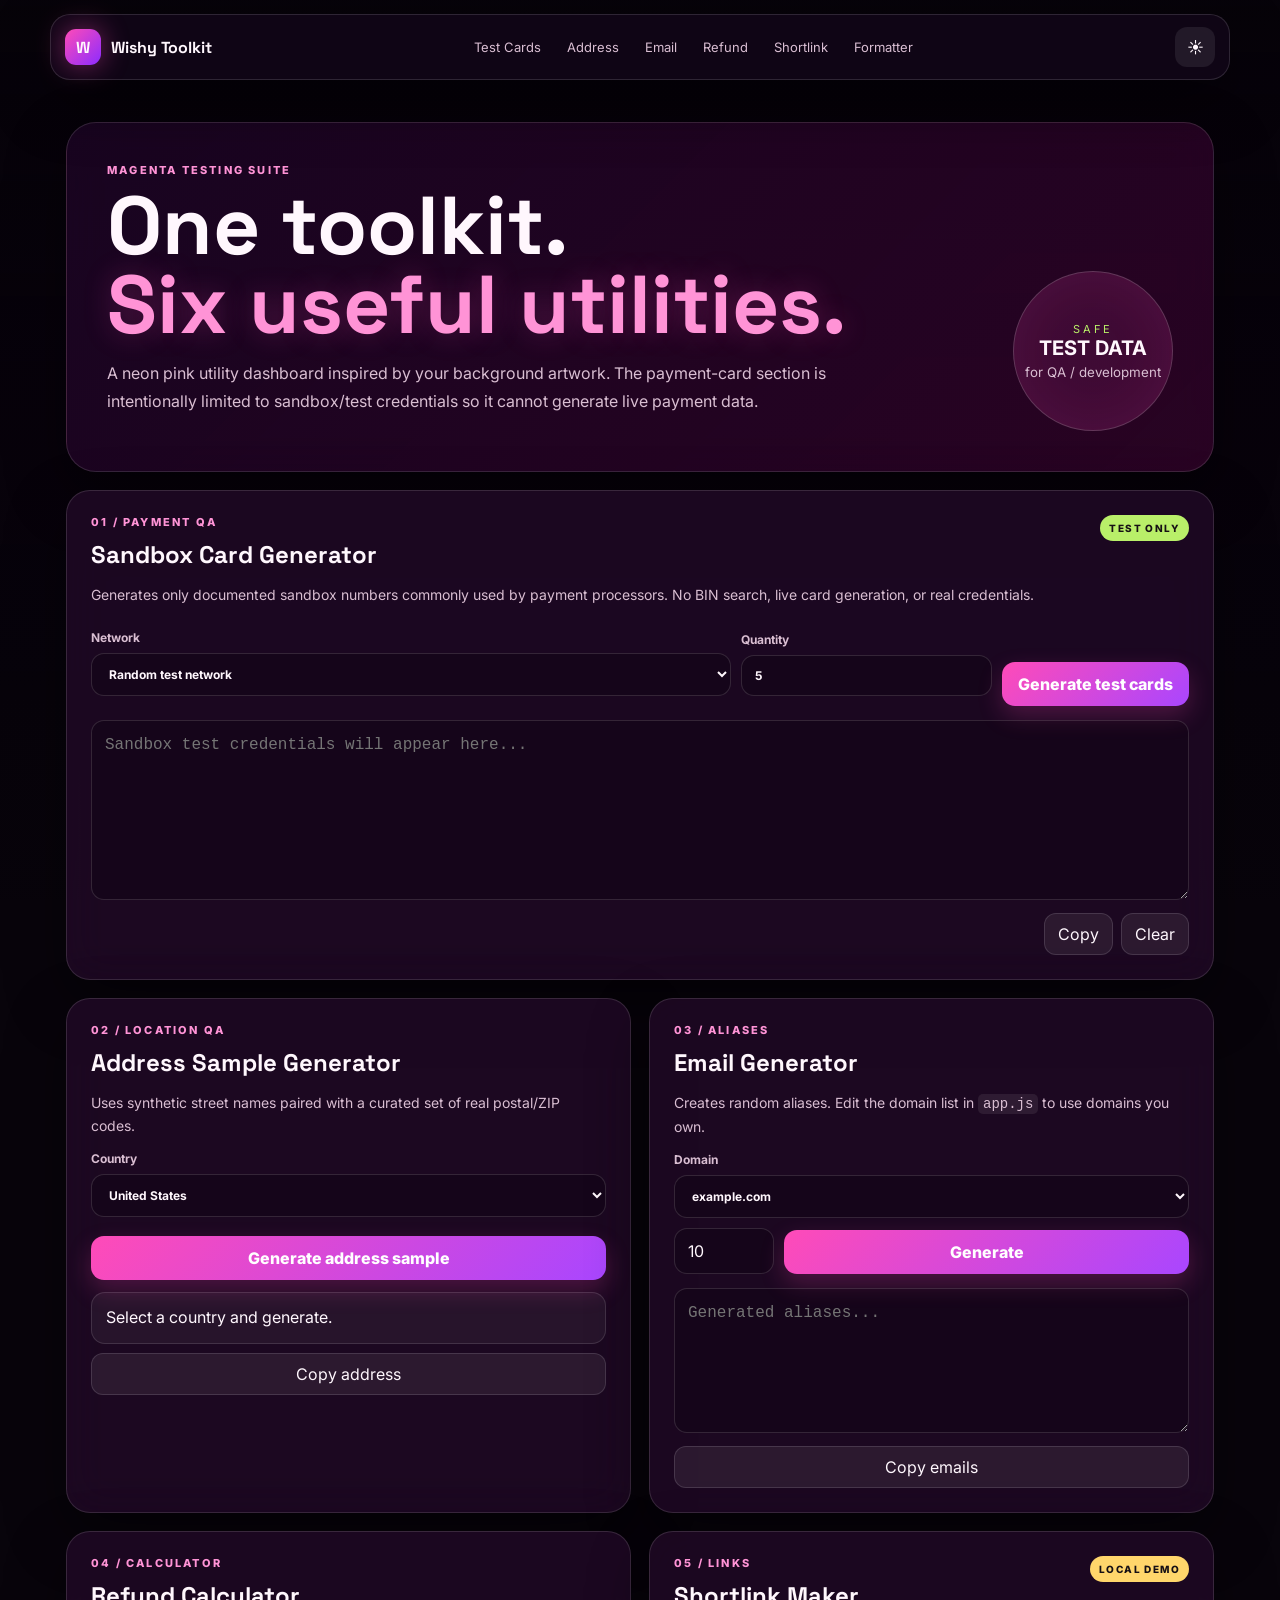
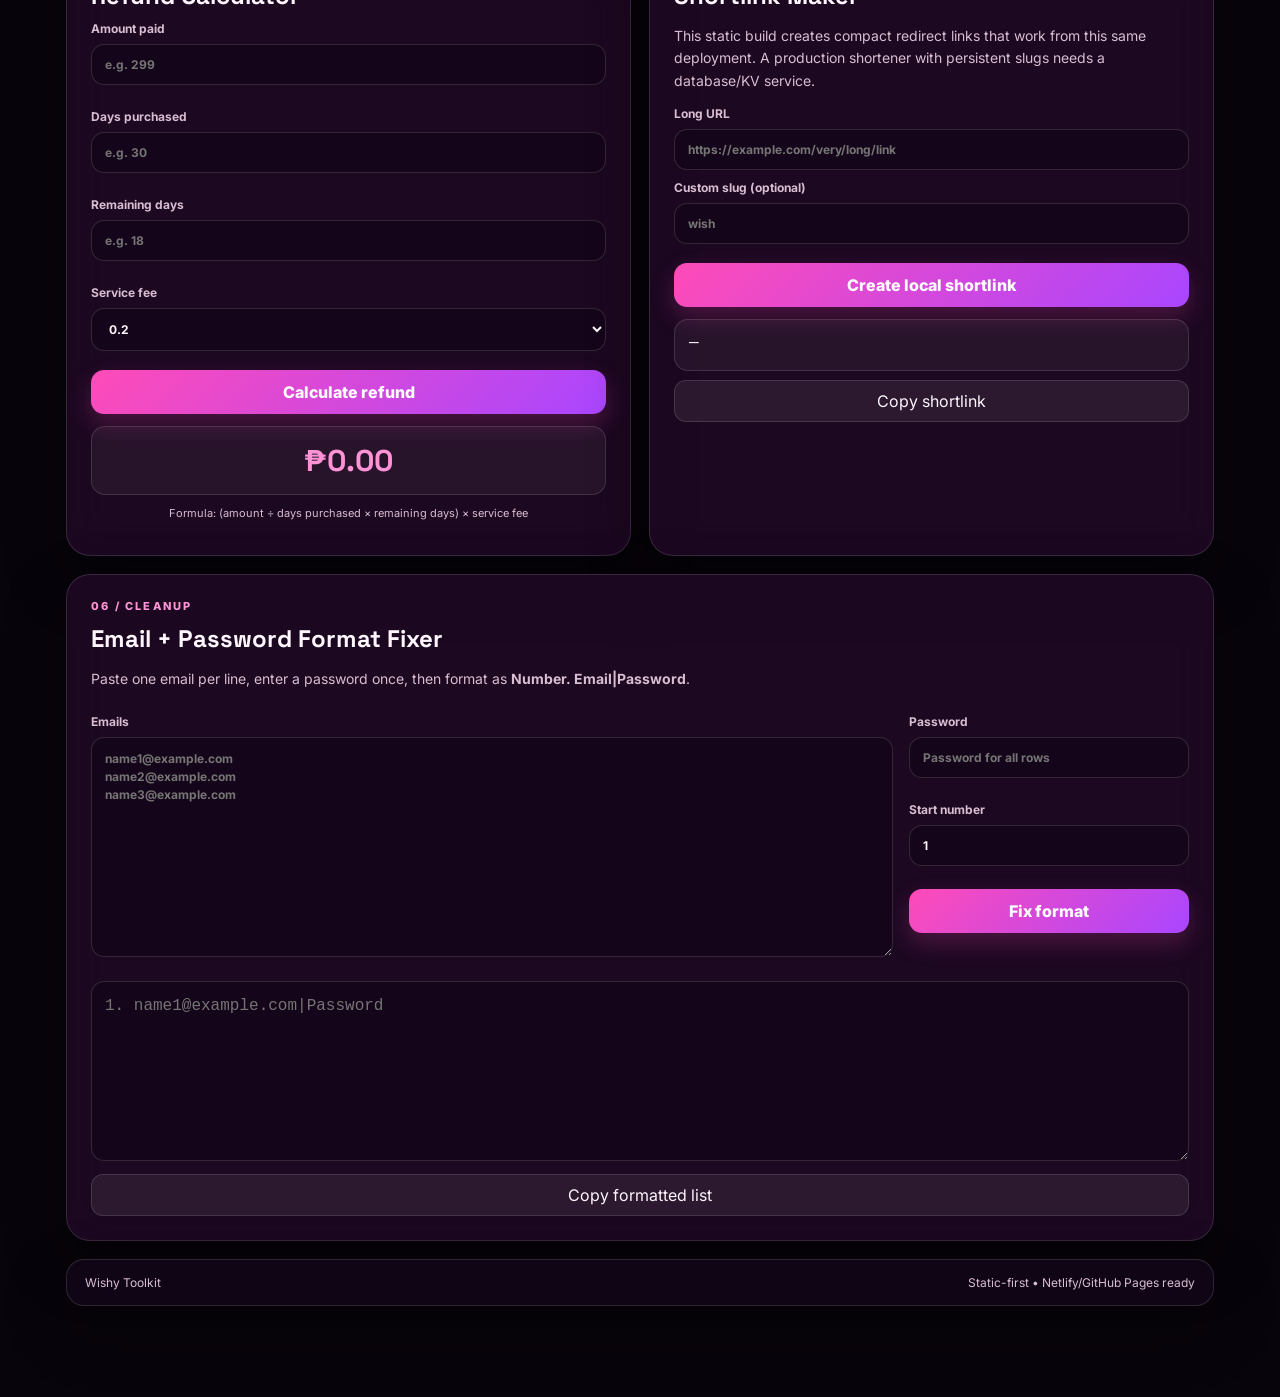
==== index.html @ 11eaca5c "Add files via upload" ====
<!doctype html>
<html lang="en" data-theme="dark">
<head>
  <meta charset="utf-8" />
  <meta name="viewport" content="width=device-width,initial-scale=1" />
  <meta name="description" content="Wishy Toolkit — safe test-data tools, address samples, refund calculator, email aliases, short links, and format fixer." />
  <title>Wishy Toolkit</title>
  <link rel="preconnect" href="https://fonts.googleapis.com">
  <link rel="preconnect" href="https://fonts.gstatic.com" crossorigin>
  <link href="https://fonts.googleapis.com/css2?family=Inter:wght@400;500;600;700;800&family=Space+Grotesk:wght@500;600;700&display=swap" rel="stylesheet">
  <link rel="stylesheet" href="styles.css" />
</head>
<body>
  <div class="bg" aria-hidden="true"></div>
  <div class="overlay" aria-hidden="true"></div>

  <header class="topbar glass">
    <a class="brand" href="#home" aria-label="Wishy Toolkit home">
      <span class="brand-mark">W</span>
      <span>Wishy Toolkit</span>
    </a>
    <nav class="nav" aria-label="Tools">
      <a href="#cards">Test Cards</a><a href="#address">Address</a><a href="#email">Email</a><a href="#refund">Refund</a><a href="#shortlink">Shortlink</a><a href="#formatter">Formatter</a>
    </nav>
    <button id="themeToggle" class="icon-btn" type="button" aria-label="Toggle light/dark mode">☾</button>
  </header>

  <main id="home" class="shell">
    <section class="hero glass">
      <div>
        <p class="eyebrow">MAGENTA TESTING SUITE</p>
        <h1>One toolkit.<br><span>Six useful utilities.</span></h1>
        <p class="hero-copy">A neon pink utility dashboard inspired by your background artwork. The payment-card section is intentionally limited to sandbox/test credentials so it cannot generate live payment data.</p>
      </div>
      <div class="hero-badge"><span>SAFE</span><strong>TEST DATA</strong><small>for QA / development</small></div>
    </section>

    <section class="grid">
      <article id="cards" class="card glass tool-card span-2">
        <div class="card-head"><div><p class="eyebrow">01 / PAYMENT QA</p><h2>Sandbox Card Generator</h2></div><span class="pill">TEST ONLY</span></div>
        <p class="muted">Generates only documented sandbox numbers commonly used by payment processors. No BIN search, live card generation, or real credentials.</p>
        <div class="form-row">
          <label>Network<select id="cardNetwork"><option value="random">Random test network</option><option value="visa">Visa test</option><option value="mastercard">Mastercard test</option><option value="amex">Amex test</option></select></label>
          <label>Quantity<input id="cardQty" type="number" min="1" max="20" value="5"></label>
          <button id="generateCards" class="primary" type="button">Generate test cards</button>
        </div>
        <textarea id="cardOutput" class="output" readonly placeholder="Sandbox test credentials will appear here..."></textarea>
        <div class="actions"><button class="ghost copy" data-copy="cardOutput" type="button">Copy</button><button id="clearCards" class="ghost" type="button">Clear</button></div>
      </article>

      <article id="address" class="card glass tool-card">
        <div class="card-head"><div><p class="eyebrow">02 / LOCATION QA</p><h2>Address Sample Generator</h2></div></div>
        <p class="muted">Uses synthetic street names paired with a curated set of real postal/ZIP codes.</p>
        <label>Country<select id="country"><option value="US">United States</option><option value="UK">United Kingdom</option><option value="PH">Philippines</option></select></label>
        <button id="generateAddress" class="primary full" type="button">Generate address sample</button>
        <div id="addressOutput" class="result-box">Select a country and generate.</div>
        <button class="ghost copy full" data-copy-text="addressOutput" type="button">Copy address</button>
      </article>

      <article id="email" class="card glass tool-card">
        <div class="card-head"><div><p class="eyebrow">03 / ALIASES</p><h2>Email Generator</h2></div></div>
        <p class="muted">Creates random aliases. Edit the domain list in <code>app.js</code> to use domains you own.</p>
        <label>Domain<select id="emailDomain"></select></label>
        <div class="form-row compact"><input id="emailCount" type="number" min="1" max="100" value="10"><button id="generateEmails" class="primary" type="button">Generate</button></div>
        <textarea id="emailOutput" class="output small" readonly placeholder="Generated aliases..."></textarea>
        <button class="ghost copy full" data-copy="emailOutput" type="button">Copy emails</button>
      </article>

      <article id="refund" class="card glass tool-card">
        <div class="card-head"><div><p class="eyebrow">04 / CALCULATOR</p><h2>Refund Calculator</h2></div></div>
        <div class="stack">
          <label>Amount paid<input id="refundAmount" type="number" min="0" step="0.01" placeholder="e.g. 299"></label>
          <label>Days purchased<input id="daysPurchased" type="number" min="1" step="1" placeholder="e.g. 30"></label>
          <label>Remaining days<input id="daysRemaining" type="number" min="0" step="1" placeholder="e.g. 18"></label>
          <label>Service fee<select id="serviceFee"><option value="0.2">0.2</option><option value="0.3">0.3</option><option value="0.4">0.4</option><option value="0.5">0.5</option><option value="0.6">0.6</option><option value="0.7">0.7</option><option value="0.8">0.8</option></select></label>
        </div>
        <button id="calculateRefund" class="primary full" type="button">Calculate refund</button>
        <div id="refundResult" class="result-box emphasis">₱0.00</div>
        <p class="formula">Formula: (amount ÷ days purchased × remaining days) × service fee</p>
      </article>

      <article id="shortlink" class="card glass tool-card">
        <div class="card-head"><div><p class="eyebrow">05 / LINKS</p><h2>Shortlink Maker</h2></div><span class="pill amber">LOCAL DEMO</span></div>
        <p class="muted">This static build creates compact redirect links that work from this same deployment. A production shortener with persistent slugs needs a database/KV service.</p>
        <label>Long URL<input id="longUrl" type="url" placeholder="https://example.com/very/long/link"></label>
        <label>Custom slug (optional)<input id="customSlug" type="text" maxlength="24" placeholder="wish"></label>
        <button id="makeShortlink" class="primary full" type="button">Create local shortlink</button>
        <div id="shortlinkOutput" class="result-box mono">—</div>
        <button class="ghost copy full" data-copy-text="shortlinkOutput" type="button">Copy shortlink</button>
      </article>

      <article id="formatter" class="card glass tool-card span-2">
        <div class="card-head"><div><p class="eyebrow">06 / CLEANUP</p><h2>Email + Password Format Fixer</h2></div></div>
        <p class="muted">Paste one email per line, enter a password once, then format as <strong>Number. Email|Password</strong>.</p>
        <div class="formatter-grid">
          <label class="grow">Emails<textarea id="emailsInput" class="input-area" placeholder="name1@example.com&#10;name2@example.com&#10;name3@example.com"></textarea></label>
          <div class="stack side-controls"><label>Password<input id="passwordInput" type="text" placeholder="Password for all rows"></label><label>Start number<input id="startNumber" type="number" value="1" min="1"></label><button id="formatEmails" class="primary full" type="button">Fix format</button></div>
        </div>
        <textarea id="formattedOutput" class="output" readonly placeholder="1. name1@example.com|Password"></textarea>
        <button class="ghost copy full" data-copy="formattedOutput" type="button">Copy formatted list</button>
      </article>
    </section>

    <footer class="footer glass"><span>Wishy Toolkit</span><span>Static-first • Netlify/GitHub Pages ready</span></footer>
  </main>
  <script src="app.js"></script>
</body>
</html>
---- styles.css ----
:root{--bg:#08040b;--panel:rgba(22,8,28,.68);--panel2:rgba(37,10,42,.72);--text:#fff7fd;--muted:#d9bed2;--line:rgba(255,255,255,.13);--pink:#ff4bb8;--pink2:#ff93d6;--lime:#b9ef69;--shadow:0 22px 60px rgba(0,0,0,.4)}
html[data-theme="light"]{--bg:#fff4fb;--panel:rgba(255,247,252,.78);--panel2:rgba(255,255,255,.82);--text:#351126;--muted:#744e67;--line:rgba(85,25,60,.14);--shadow:0 18px 50px rgba(105,20,73,.14)}
*{box-sizing:border-box}html{scroll-behavior:smooth}body{margin:0;background:var(--bg);color:var(--text);font-family:Inter,system-ui,sans-serif;min-height:100vh}.bg{position:fixed;inset:0;background:url('assets/background.jpeg') center/cover no-repeat;z-index:-3;filter:saturate(1.05)}.overlay{position:fixed;inset:0;background:linear-gradient(180deg,rgba(5,2,8,.45),rgba(7,2,11,.84) 42%,rgba(8,4,11,.97));z-index:-2}html[data-theme="light"] .overlay{background:linear-gradient(180deg,rgba(255,245,252,.26),rgba(255,245,252,.78) 38%,rgba(255,248,252,.94))}.glass{background:var(--panel);border:1px solid var(--line);box-shadow:var(--shadow);backdrop-filter:blur(22px);-webkit-backdrop-filter:blur(22px)}.topbar{position:sticky;top:14px;z-index:20;max-width:1180px;margin:14px auto 0;border-radius:20px;padding:12px 14px;display:flex;align-items:center;gap:18px}.brand{display:flex;align-items:center;gap:10px;color:var(--text);text-decoration:none;font-family:"Space Grotesk",sans-serif;font-weight:700}.brand-mark{width:36px;height:36px;border-radius:11px;display:grid;place-items:center;background:linear-gradient(135deg,var(--pink),#8c2cff);box-shadow:0 0 28px rgba(255,75,184,.45)}.nav{display:flex;gap:6px;flex:1;justify-content:center;flex-wrap:wrap}.nav a{color:var(--muted);text-decoration:none;font-size:13px;padding:8px 10px;border-radius:10px}.nav a:hover{background:rgba(255,255,255,.08);color:var(--text)}.icon-btn,.ghost,.primary{border:0;cursor:pointer;font:inherit}.icon-btn{width:40px;height:40px;border-radius:12px;background:rgba(255,255,255,.08);color:var(--text)}.shell{max-width:1180px;margin:42px auto;padding:0 16px 50px}.hero{border-radius:30px;padding:40px;display:flex;justify-content:space-between;align-items:end;gap:30px;min-height:330px;background:linear-gradient(135deg,rgba(28,5,37,.82),rgba(78,5,62,.48))}.eyebrow{font-size:11px;letter-spacing:.2em;font-weight:800;color:var(--pink2);margin:0 0 10px}.hero h1{font-family:"Space Grotesk",sans-serif;font-size:clamp(42px,7vw,82px);line-height:.96;margin:0;max-width:780px}.hero h1 span{color:var(--pink2);text-shadow:0 0 28px rgba(255,75,184,.25)}.hero-copy{max-width:760px;color:var(--muted);line-height:1.7}.hero-badge{min-width:160px;aspect-ratio:1;border:1px solid rgba(255,255,255,.18);border-radius:50%;display:grid;place-content:center;text-align:center;background:rgba(255,75,184,.12);box-shadow:inset 0 0 55px rgba(255,75,184,.09)}.hero-badge span{font-size:11px;letter-spacing:.25em;color:var(--lime)}.hero-badge strong{font-size:20px}.hero-badge small{color:var(--muted);margin-top:4px}.grid{display:grid;grid-template-columns:repeat(2,minmax(0,1fr));gap:18px;margin-top:18px}.card{border-radius:24px;padding:24px;background:var(--panel2)}.span-2{grid-column:span 2}.card-head{display:flex;justify-content:space-between;gap:12px;align-items:flex-start}.card h2{font-family:"Space Grotesk",sans-serif;margin:0;font-size:24px}.muted{color:var(--muted);font-size:14px;line-height:1.6}.pill{font-size:10px;font-weight:800;letter-spacing:.14em;padding:7px 9px;border-radius:999px;color:#161014;background:var(--lime)}.pill.amber{background:#ffd66b}label{display:grid;gap:8px;font-size:12px;font-weight:700;color:var(--muted);margin:10px 0}input,select,textarea{width:100%;border:1px solid var(--line);background:rgba(0,0,0,.20);color:var(--text);border-radius:13px;padding:12px 13px;font:inherit;outline:none}html[data-theme="light"] input,html[data-theme="light"] select,html[data-theme="light"] textarea{background:rgba(255,255,255,.6)}input:focus,select:focus,textarea:focus{border-color:rgba(255,75,184,.6);box-shadow:0 0 0 3px rgba(255,75,184,.10)}select option{color:#20121a}.form-row{display:grid;grid-template-columns:1.4fr .55fr auto;gap:10px;align-items:end}.form-row.compact{grid-template-columns:100px 1fr}.stack{display:grid;gap:4px}.primary{padding:12px 16px;border-radius:13px;background:linear-gradient(135deg,var(--pink),#a946ff);color:white;font-weight:800;box-shadow:0 10px 24px rgba(255,75,184,.22)}.primary:hover{transform:translateY(-1px)}.ghost{padding:10px 13px;border-radius:12px;background:rgba(255,255,255,.07);border:1px solid var(--line);color:var(--text)}.full{width:100%;margin-top:9px}.output{height:180px;margin-top:14px;resize:vertical;line-height:1.55;font-family:ui-monospace,SFMono-Regular,Menlo,monospace}.output.small{height:145px}.input-area{height:220px;resize:vertical;line-height:1.5}.actions{display:flex;justify-content:flex-end;gap:8px;margin-top:9px}.result-box{border:1px solid var(--line);border-radius:14px;padding:14px;margin-top:12px;min-height:52px;background:rgba(255,255,255,.05);white-space:pre-wrap;overflow-wrap:anywhere}.result-box.emphasis{font-family:"Space Grotesk",sans-serif;font-weight:700;font-size:30px;text-align:center;color:var(--pink2)}.mono{font-family:ui-monospace,SFMono-Regular,Menlo,monospace}.formula{font-size:11px;color:var(--muted);text-align:center}.formatter-grid{display:grid;grid-template-columns:1fr 280px;gap:16px}.side-controls{align-content:start}.footer{margin-top:18px;border-radius:18px;padding:15px 18px;display:flex;justify-content:space-between;color:var(--muted);font-size:12px}code{background:rgba(255,255,255,.08);padding:2px 5px;border-radius:5px}@media(max-width:800px){.topbar{margin:8px;top:8px}.nav{display:none}.shell{margin-top:20px}.hero{padding:26px;min-height:390px;align-items:start;flex-direction:column}.hero-badge{min-width:120px;align-self:flex-end}.grid{grid-template-columns:1fr}.span-2{grid-column:auto}.form-row,.formatter-grid{grid-template-columns:1fr}.footer{flex-direction:column;gap:6px}}
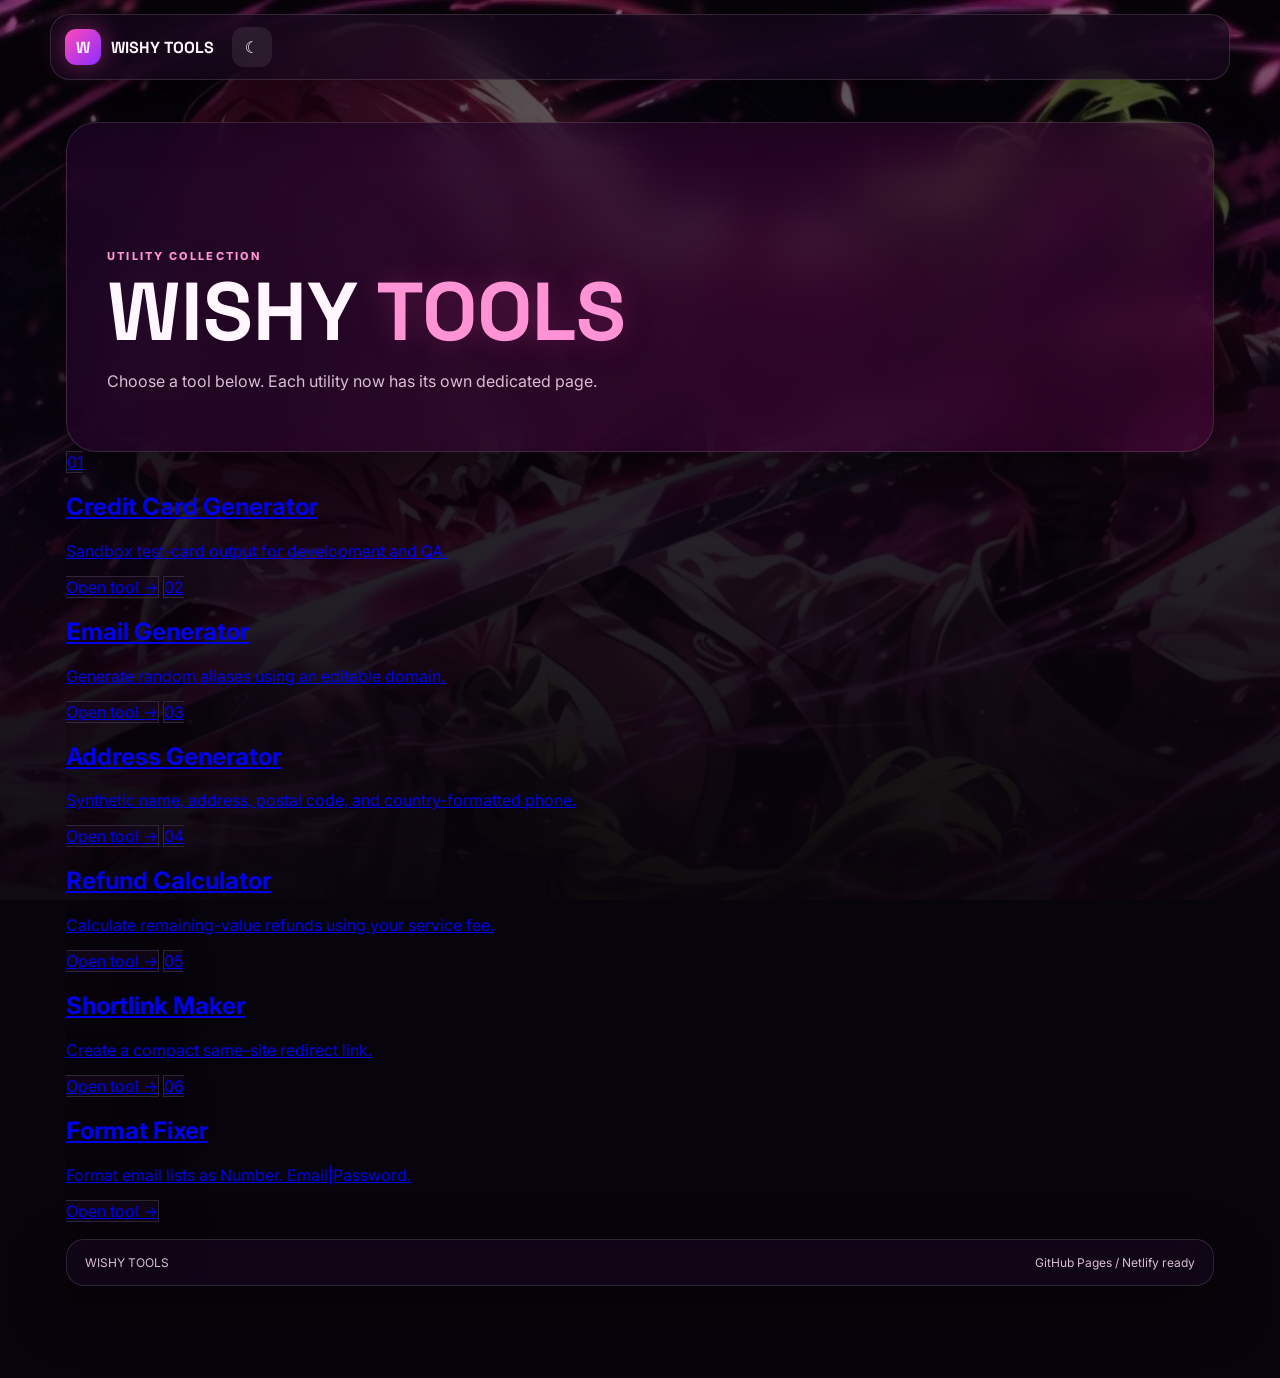
==== commit d8ab4b2e: "Split Wishy Tools into separate utility pages" ====
--- a/index.html
+++ b/index.html
@@ -1,107 +1,43 @@
 <!doctype html>
 <html lang="en" data-theme="dark">
 <head>
-  <meta charset="utf-8" />
-  <meta name="viewport" content="width=device-width,initial-scale=1" />
-  <meta name="description" content="Wishy Toolkit — safe test-data tools, address samples, refund calculator, email aliases, short links, and format fixer." />
-  <title>Wishy Toolkit</title>
+  <meta charset="utf-8">
+  <meta name="viewport" content="width=device-width,initial-scale=1">
+  <meta name="description" content="Wishy Tools — a themed collection of testing and utility tools.">
+  <title>WISHY TOOLS</title>
   <link rel="preconnect" href="https://fonts.googleapis.com">
   <link rel="preconnect" href="https://fonts.gstatic.com" crossorigin>
   <link href="https://fonts.googleapis.com/css2?family=Inter:wght@400;500;600;700;800&family=Space+Grotesk:wght@500;600;700&display=swap" rel="stylesheet">
-  <link rel="stylesheet" href="styles.css" />
+  <link rel="stylesheet" href="styles.css">
 </head>
 <body>
   <div class="bg" aria-hidden="true"></div>
   <div class="overlay" aria-hidden="true"></div>
 
   <header class="topbar glass">
-    <a class="brand" href="#home" aria-label="Wishy Toolkit home">
-      <span class="brand-mark">W</span>
-      <span>Wishy Toolkit</span>
-    </a>
-    <nav class="nav" aria-label="Tools">
-      <a href="#cards">Test Cards</a><a href="#address">Address</a><a href="#email">Email</a><a href="#refund">Refund</a><a href="#shortlink">Shortlink</a><a href="#formatter">Formatter</a>
-    </nav>
+    <a class="brand" href="index.html"><span class="brand-mark">W</span><span>WISHY TOOLS</span></a>
     <button id="themeToggle" class="icon-btn" type="button" aria-label="Toggle light/dark mode">☾</button>
   </header>
 
-  <main id="home" class="shell">
+  <main class="shell home-shell">
     <section class="hero glass">
       <div>
-        <p class="eyebrow">MAGENTA TESTING SUITE</p>
-        <h1>One toolkit.<br><span>Six useful utilities.</span></h1>
-        <p class="hero-copy">A neon pink utility dashboard inspired by your background artwork. The payment-card section is intentionally limited to sandbox/test credentials so it cannot generate live payment data.</p>
+        <p class="eyebrow">UTILITY COLLECTION</p>
+        <h1>WISHY <span>TOOLS</span></h1>
+        <p class="hero-copy">Choose a tool below. Each utility now has its own dedicated page.</p>
       </div>
-      <div class="hero-badge"><span>SAFE</span><strong>TEST DATA</strong><small>for QA / development</small></div>
     </section>
 
-    <section class="grid">
-      <article id="cards" class="card glass tool-card span-2">
-        <div class="card-head"><div><p class="eyebrow">01 / PAYMENT QA</p><h2>Sandbox Card Generator</h2></div><span class="pill">TEST ONLY</span></div>
-        <p class="muted">Generates only documented sandbox numbers commonly used by payment processors. No BIN search, live card generation, or real credentials.</p>
-        <div class="form-row">
-          <label>Network<select id="cardNetwork"><option value="random">Random test network</option><option value="visa">Visa test</option><option value="mastercard">Mastercard test</option><option value="amex">Amex test</option></select></label>
-          <label>Quantity<input id="cardQty" type="number" min="1" max="20" value="5"></label>
-          <button id="generateCards" class="primary" type="button">Generate test cards</button>
-        </div>
-        <textarea id="cardOutput" class="output" readonly placeholder="Sandbox test credentials will appear here..."></textarea>
-        <div class="actions"><button class="ghost copy" data-copy="cardOutput" type="button">Copy</button><button id="clearCards" class="ghost" type="button">Clear</button></div>
-      </article>
-
-      <article id="address" class="card glass tool-card">
-        <div class="card-head"><div><p class="eyebrow">02 / LOCATION QA</p><h2>Address Sample Generator</h2></div></div>
-        <p class="muted">Uses synthetic street names paired with a curated set of real postal/ZIP codes.</p>
-        <label>Country<select id="country"><option value="US">United States</option><option value="UK">United Kingdom</option><option value="PH">Philippines</option></select></label>
-        <button id="generateAddress" class="primary full" type="button">Generate address sample</button>
-        <div id="addressOutput" class="result-box">Select a country and generate.</div>
-        <button class="ghost copy full" data-copy-text="addressOutput" type="button">Copy address</button>
-      </article>
-
-      <article id="email" class="card glass tool-card">
-        <div class="card-head"><div><p class="eyebrow">03 / ALIASES</p><h2>Email Generator</h2></div></div>
-        <p class="muted">Creates random aliases. Edit the domain list in <code>app.js</code> to use domains you own.</p>
-        <label>Domain<select id="emailDomain"></select></label>
-        <div class="form-row compact"><input id="emailCount" type="number" min="1" max="100" value="10"><button id="generateEmails" class="primary" type="button">Generate</button></div>
-        <textarea id="emailOutput" class="output small" readonly placeholder="Generated aliases..."></textarea>
-        <button class="ghost copy full" data-copy="emailOutput" type="button">Copy emails</button>
-      </article>
-
-      <article id="refund" class="card glass tool-card">
-        <div class="card-head"><div><p class="eyebrow">04 / CALCULATOR</p><h2>Refund Calculator</h2></div></div>
-        <div class="stack">
-          <label>Amount paid<input id="refundAmount" type="number" min="0" step="0.01" placeholder="e.g. 299"></label>
-          <label>Days purchased<input id="daysPurchased" type="number" min="1" step="1" placeholder="e.g. 30"></label>
-          <label>Remaining days<input id="daysRemaining" type="number" min="0" step="1" placeholder="e.g. 18"></label>
-          <label>Service fee<select id="serviceFee"><option value="0.2">0.2</option><option value="0.3">0.3</option><option value="0.4">0.4</option><option value="0.5">0.5</option><option value="0.6">0.6</option><option value="0.7">0.7</option><option value="0.8">0.8</option></select></label>
-        </div>
-        <button id="calculateRefund" class="primary full" type="button">Calculate refund</button>
-        <div id="refundResult" class="result-box emphasis">₱0.00</div>
-        <p class="formula">Formula: (amount ÷ days purchased × remaining days) × service fee</p>
-      </article>
-
-      <article id="shortlink" class="card glass tool-card">
-        <div class="card-head"><div><p class="eyebrow">05 / LINKS</p><h2>Shortlink Maker</h2></div><span class="pill amber">LOCAL DEMO</span></div>
-        <p class="muted">This static build creates compact redirect links that work from this same deployment. A production shortener with persistent slugs needs a database/KV service.</p>
-        <label>Long URL<input id="longUrl" type="url" placeholder="https://example.com/very/long/link"></label>
-        <label>Custom slug (optional)<input id="customSlug" type="text" maxlength="24" placeholder="wish"></label>
-        <button id="makeShortlink" class="primary full" type="button">Create local shortlink</button>
-        <div id="shortlinkOutput" class="result-box mono">—</div>
-        <button class="ghost copy full" data-copy-text="shortlinkOutput" type="button">Copy shortlink</button>
-      </article>
-
-      <article id="formatter" class="card glass tool-card span-2">
-        <div class="card-head"><div><p class="eyebrow">06 / CLEANUP</p><h2>Email + Password Format Fixer</h2></div></div>
-        <p class="muted">Paste one email per line, enter a password once, then format as <strong>Number. Email|Password</strong>.</p>
-        <div class="formatter-grid">
-          <label class="grow">Emails<textarea id="emailsInput" class="input-area" placeholder="name1@example.com&#10;name2@example.com&#10;name3@example.com"></textarea></label>
-          <div class="stack side-controls"><label>Password<input id="passwordInput" type="text" placeholder="Password for all rows"></label><label>Start number<input id="startNumber" type="number" value="1" min="1"></label><button id="formatEmails" class="primary full" type="button">Fix format</button></div>
-        </div>
-        <textarea id="formattedOutput" class="output" readonly placeholder="1. name1@example.com|Password"></textarea>
-        <button class="ghost copy full" data-copy="formattedOutput" type="button">Copy formatted list</button>
-      </article>
+    <section class="tool-grid" aria-label="Wishy Tools">
+      <a class="tool-link glass" href="cards.html"><span class="tool-no">01</span><h2>Credit Card Generator</h2><p>Sandbox test-card output for development and QA.</p><span class="open-link">Open tool →</span></a>
+      <a class="tool-link glass" href="email.html"><span class="tool-no">02</span><h2>Email Generator</h2><p>Generate random aliases using an editable domain.</p><span class="open-link">Open tool →</span></a>
+      <a class="tool-link glass" href="address.html"><span class="tool-no">03</span><h2>Address Generator</h2><p>Synthetic name, address, postal code, and country-formatted phone.</p><span class="open-link">Open tool →</span></a>
+      <a class="tool-link glass" href="refund.html"><span class="tool-no">04</span><h2>Refund Calculator</h2><p>Calculate remaining-value refunds using your service fee.</p><span class="open-link">Open tool →</span></a>
+      <a class="tool-link glass" href="shortlink.html"><span class="tool-no">05</span><h2>Shortlink Maker</h2><p>Create a compact same-site redirect link.</p><span class="open-link">Open tool →</span></a>
+      <a class="tool-link glass" href="formatter.html"><span class="tool-no">06</span><h2>Format Fixer</h2><p>Format email lists as Number. Email|Password.</p><span class="open-link">Open tool →</span></a>
     </section>
 
-    <footer class="footer glass"><span>Wishy Toolkit</span><span>Static-first • Netlify/GitHub Pages ready</span></footer>
+    <footer class="footer glass"><span>WISHY TOOLS</span><span>GitHub Pages / Netlify ready</span></footer>
   </main>
   <script src="app.js"></script>
 </body>
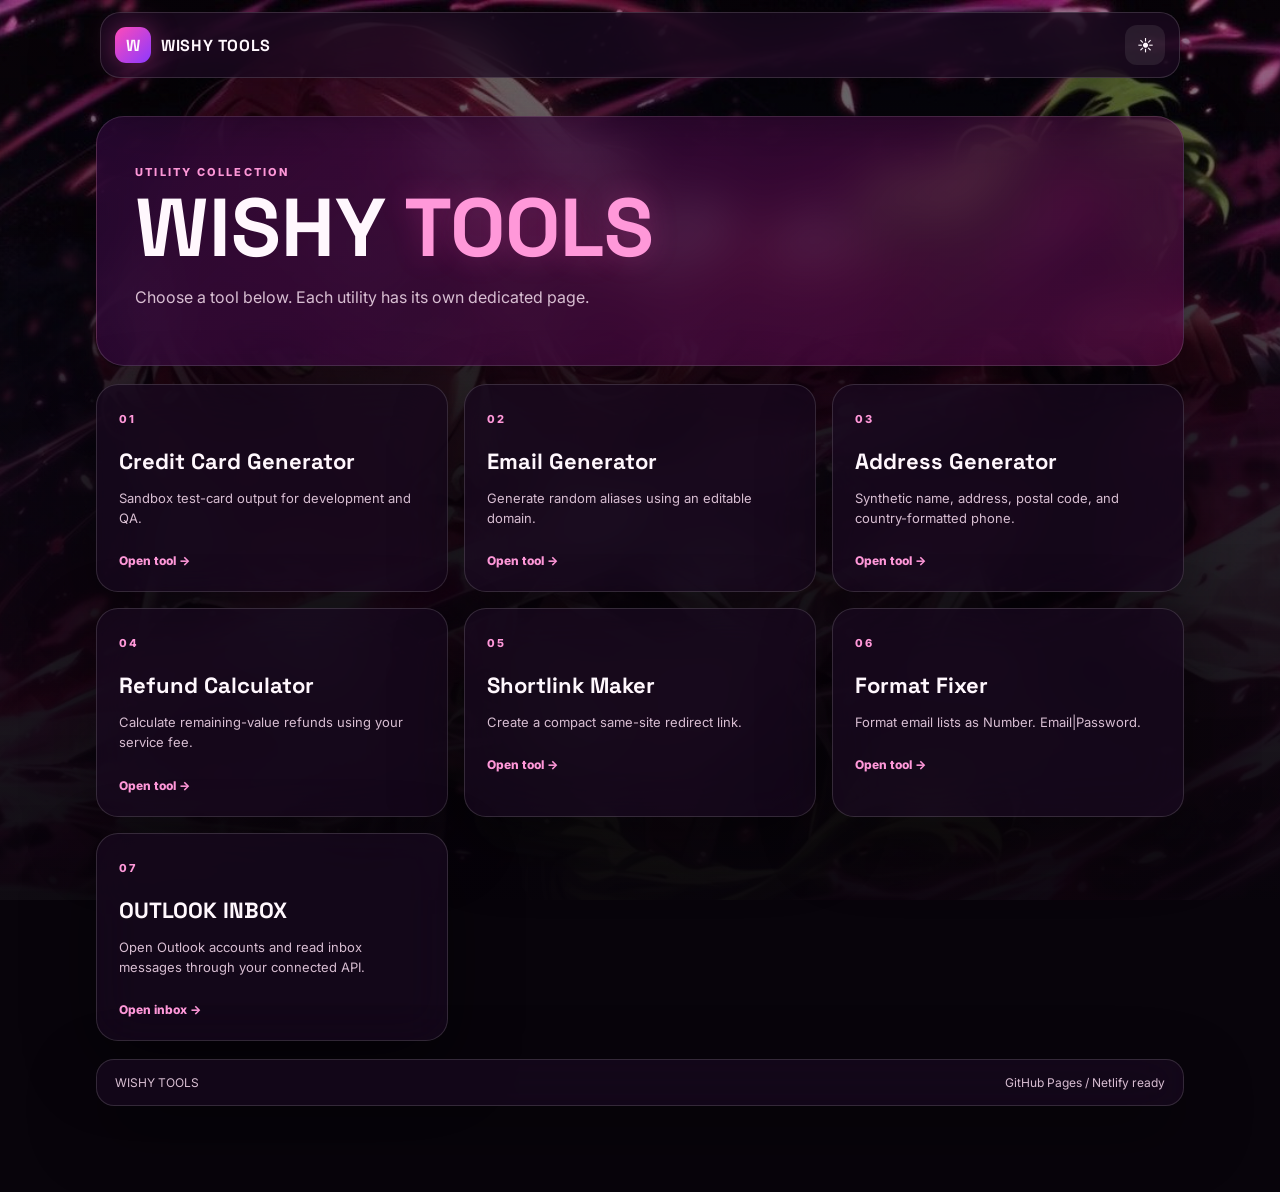
==== commit 4f46fb5a: "Add OUTLOOK INBOX to Wishy Tools home" ====
--- a/index.html
+++ b/index.html
@@ -24,7 +24,7 @@
       <div>
         <p class="eyebrow">UTILITY COLLECTION</p>
         <h1>WISHY <span>TOOLS</span></h1>
-        <p class="hero-copy">Choose a tool below. Each utility now has its own dedicated page.</p>
+        <p class="hero-copy">Choose a tool below. Each utility has its own dedicated page.</p>
       </div>
     </section>
 
@@ -35,6 +35,7 @@
       <a class="tool-link glass" href="refund.html"><span class="tool-no">04</span><h2>Refund Calculator</h2><p>Calculate remaining-value refunds using your service fee.</p><span class="open-link">Open tool →</span></a>
       <a class="tool-link glass" href="shortlink.html"><span class="tool-no">05</span><h2>Shortlink Maker</h2><p>Create a compact same-site redirect link.</p><span class="open-link">Open tool →</span></a>
       <a class="tool-link glass" href="formatter.html"><span class="tool-no">06</span><h2>Format Fixer</h2><p>Format email lists as Number. Email|Password.</p><span class="open-link">Open tool →</span></a>
+      <a class="tool-link glass" href="outlook.html"><span class="tool-no">07</span><h2>OUTLOOK INBOX</h2><p>Open Outlook accounts and read inbox messages through your connected API.</p><span class="open-link">Open inbox →</span></a>
     </section>
 
     <footer class="footer glass"><span>WISHY TOOLS</span><span>GitHub Pages / Netlify ready</span></footer>
--- a/styles.css
+++ b/styles.css
@@ -1,3 +1,7 @@
-:root{--bg:#08040b;--panel:rgba(22,8,28,.68);--panel2:rgba(37,10,42,.72);--text:#fff7fd;--muted:#d9bed2;--line:rgba(255,255,255,.13);--pink:#ff4bb8;--pink2:#ff93d6;--lime:#b9ef69;--shadow:0 22px 60px rgba(0,0,0,.4)}
-html[data-theme="light"]{--bg:#fff4fb;--panel:rgba(255,247,252,.78);--panel2:rgba(255,255,255,.82);--text:#351126;--muted:#744e67;--line:rgba(85,25,60,.14);--shadow:0 18px 50px rgba(105,20,73,.14)}
-*{box-sizing:border-box}html{scroll-behavior:smooth}body{margin:0;background:var(--bg);color:var(--text);font-family:Inter,system-ui,sans-serif;min-height:100vh}.bg{position:fixed;inset:0;background:url('assets/background.jpeg') center/cover no-repeat;z-index:-3;filter:saturate(1.05)}.overlay{position:fixed;inset:0;background:linear-gradient(180deg,rgba(5,2,8,.45),rgba(7,2,11,.84) 42%,rgba(8,4,11,.97));z-index:-2}html[data-theme="light"] .overlay{background:linear-gradient(180deg,rgba(255,245,252,.26),rgba(255,245,252,.78) 38%,rgba(255,248,252,.94))}.glass{background:var(--panel);border:1px solid var(--line);box-shadow:var(--shadow);backdrop-filter:blur(22px);-webkit-backdrop-filter:blur(22px)}.topbar{position:sticky;top:14px;z-index:20;max-width:1180px;margin:14px auto 0;border-radius:20px;padding:12px 14px;display:flex;align-items:center;gap:18px}.brand{display:flex;align-items:center;gap:10px;color:var(--text);text-decoration:none;font-family:"Space Grotesk",sans-serif;font-weight:700}.brand-mark{width:36px;height:36px;border-radius:11px;display:grid;place-items:center;background:linear-gradient(135deg,var(--pink),#8c2cff);box-shadow:0 0 28px rgba(255,75,184,.45)}.nav{display:flex;gap:6px;flex:1;justify-content:center;flex-wrap:wrap}.nav a{color:var(--muted);text-decoration:none;font-size:13px;padding:8px 10px;border-radius:10px}.nav a:hover{background:rgba(255,255,255,.08);color:var(--text)}.icon-btn,.ghost,.primary{border:0;cursor:pointer;font:inherit}.icon-btn{width:40px;height:40px;border-radius:12px;background:rgba(255,255,255,.08);color:var(--text)}.shell{max-width:1180px;margin:42px auto;padding:0 16px 50px}.hero{border-radius:30px;padding:40px;display:flex;justify-content:space-between;align-items:end;gap:30px;min-height:330px;background:linear-gradient(135deg,rgba(28,5,37,.82),rgba(78,5,62,.48))}.eyebrow{font-size:11px;letter-spacing:.2em;font-weight:800;color:var(--pink2);margin:0 0 10px}.hero h1{font-family:"Space Grotesk",sans-serif;font-size:clamp(42px,7vw,82px);line-height:.96;margin:0;max-width:780px}.hero h1 span{color:var(--pink2);text-shadow:0 0 28px rgba(255,75,184,.25)}.hero-copy{max-width:760px;color:var(--muted);line-height:1.7}.hero-badge{min-width:160px;aspect-ratio:1;border:1px solid rgba(255,255,255,.18);border-radius:50%;display:grid;place-content:center;text-align:center;background:rgba(255,75,184,.12);box-shadow:inset 0 0 55px rgba(255,75,184,.09)}.hero-badge span{font-size:11px;letter-spacing:.25em;color:var(--lime)}.hero-badge strong{font-size:20px}.hero-badge small{color:var(--muted);margin-top:4px}.grid{display:grid;grid-template-columns:repeat(2,minmax(0,1fr));gap:18px;margin-top:18px}.card{border-radius:24px;padding:24px;background:var(--panel2)}.span-2{grid-column:span 2}.card-head{display:flex;justify-content:space-between;gap:12px;align-items:flex-start}.card h2{font-family:"Space Grotesk",sans-serif;margin:0;font-size:24px}.muted{color:var(--muted);font-size:14px;line-height:1.6}.pill{font-size:10px;font-weight:800;letter-spacing:.14em;padding:7px 9px;border-radius:999px;color:#161014;background:var(--lime)}.pill.amber{background:#ffd66b}label{display:grid;gap:8px;font-size:12px;font-weight:700;color:var(--muted);margin:10px 0}input,select,textarea{width:100%;border:1px solid var(--line);background:rgba(0,0,0,.20);color:var(--text);border-radius:13px;padding:12px 13px;font:inherit;outline:none}html[data-theme="light"] input,html[data-theme="light"] select,html[data-theme="light"] textarea{background:rgba(255,255,255,.6)}input:focus,select:focus,textarea:focus{border-color:rgba(255,75,184,.6);box-shadow:0 0 0 3px rgba(255,75,184,.10)}select option{color:#20121a}.form-row{display:grid;grid-template-columns:1.4fr .55fr auto;gap:10px;align-items:end}.form-row.compact{grid-template-columns:100px 1fr}.stack{display:grid;gap:4px}.primary{padding:12px 16px;border-radius:13px;background:linear-gradient(135deg,var(--pink),#a946ff);color:white;font-weight:800;box-shadow:0 10px 24px rgba(255,75,184,.22)}.primary:hover{transform:translateY(-1px)}.ghost{padding:10px 13px;border-radius:12px;background:rgba(255,255,255,.07);border:1px solid var(--line);color:var(--text)}.full{width:100%;margin-top:9px}.output{height:180px;margin-top:14px;resize:vertical;line-height:1.55;font-family:ui-monospace,SFMono-Regular,Menlo,monospace}.output.small{height:145px}.input-area{height:220px;resize:vertical;line-height:1.5}.actions{display:flex;justify-content:flex-end;gap:8px;margin-top:9px}.result-box{border:1px solid var(--line);border-radius:14px;padding:14px;margin-top:12px;min-height:52px;background:rgba(255,255,255,.05);white-space:pre-wrap;overflow-wrap:anywhere}.result-box.emphasis{font-family:"Space Grotesk",sans-serif;font-weight:700;font-size:30px;text-align:center;color:var(--pink2)}.mono{font-family:ui-monospace,SFMono-Regular,Menlo,monospace}.formula{font-size:11px;color:var(--muted);text-align:center}.formatter-grid{display:grid;grid-template-columns:1fr 280px;gap:16px}.side-controls{align-content:start}.footer{margin-top:18px;border-radius:18px;padding:15px 18px;display:flex;justify-content:space-between;color:var(--muted);font-size:12px}code{background:rgba(255,255,255,.08);padding:2px 5px;border-radius:5px}@media(max-width:800px){.topbar{margin:8px;top:8px}.nav{display:none}.shell{margin-top:20px}.hero{padding:26px;min-height:390px;align-items:start;flex-direction:column}.hero-badge{min-width:120px;align-self:flex-end}.grid{grid-template-columns:1fr}.span-2{grid-column:auto}.form-row,.formatter-grid{grid-template-columns:1fr}.footer{flex-direction:column;gap:6px}}
+:root{--bg:#08040b;--panel:rgba(24,9,31,.72);--panel2:rgba(42,13,49,.82);--text:#fff7fd;--muted:#d8bed2;--line:rgba(255,255,255,.14);--pink:#ff4bb8;--pink2:#ff98d9;--purple:#b765e6;--lime:#c8f080;--shadow:0 24px 70px rgba(0,0,0,.42)}html[data-theme="light"]{--bg:#fff7fb;--panel:rgba(255,249,253,.82);--panel2:rgba(255,255,255,.9);--text:#331326;--muted:#76516a;--line:rgba(90,30,65,.14);--shadow:0 20px 55px rgba(100,30,76,.15)}*{box-sizing:border-box}html{scroll-behavior:smooth}body{margin:0;min-height:100vh;background:var(--bg);color:var(--text);font-family:Inter,system-ui,sans-serif}.bg{position:fixed;inset:0;background:url('assets/background.jpeg') center/cover no-repeat;z-index:-3;filter:saturate(1.08)}.overlay{position:fixed;inset:0;background:linear-gradient(180deg,rgba(5,2,8,.35),rgba(8,3,11,.86) 46%,rgba(8,4,11,.97));z-index:-2}html[data-theme="light"] .overlay{background:linear-gradient(180deg,rgba(255,247,252,.26),rgba(255,247,252,.83) 45%,rgba(255,250,253,.95))}.glass{background:var(--panel);border:1px solid var(--line);box-shadow:var(--shadow);backdrop-filter:blur(24px);-webkit-backdrop-filter:blur(24px)}.topbar{position:sticky;top:12px;z-index:20;max-width:1080px;margin:12px auto 0;border-radius:20px;padding:12px 14px;display:flex;align-items:center;justify-content:space-between}.brand{display:flex;align-items:center;gap:10px;color:var(--text);text-decoration:none;font-family:"Space Grotesk",sans-serif;font-weight:700;letter-spacing:.04em}.brand-mark{width:36px;height:36px;border-radius:11px;display:grid;place-items:center;background:linear-gradient(135deg,var(--pink),#8c39ff);box-shadow:0 0 28px rgba(255,75,184,.42)}.icon-btn,.ghost,.primary{border:0;cursor:pointer;font:inherit}.icon-btn{width:40px;height:40px;border-radius:12px;background:rgba(255,255,255,.08);color:var(--text)}.shell{max-width:1080px;margin:38px auto;padding:0 16px 48px}.home-shell{max-width:1120px}.hero{border-radius:28px;padding:38px;min-height:250px;display:flex;align-items:end;background:linear-gradient(135deg,rgba(42,8,53,.82),rgba(102,11,83,.5))}.eyebrow{font-size:11px;letter-spacing:.2em;font-weight:800;color:var(--pink2);margin:0 0 10px}.hero h1{font-family:"Space Grotesk",sans-serif;font-size:clamp(44px,8vw,82px);line-height:.96;margin:0}.hero h1 span{color:var(--pink2);text-shadow:0 0 28px rgba(255,75,184,.25)}.hero-copy{max-width:700px;color:var(--muted);line-height:1.7}.tool-grid{display:grid;grid-template-columns:repeat(3,minmax(0,1fr));gap:16px;margin-top:18px}.tool-link{display:block;text-decoration:none;color:var(--text);border-radius:22px;padding:22px;min-height:190px;transition:.2s ease}.tool-link:hover{transform:translateY(-3px);border-color:rgba(255,93,191,.5)}.tool-no{font-size:11px;letter-spacing:.15em;color:var(--pink2);font-weight:800}.tool-link h2{font-family:"Space Grotesk",sans-serif;margin:20px 0 8px;font-size:22px}.tool-link p{font-size:13px;line-height:1.55;color:var(--muted)}.open-link{display:inline-block;margin-top:12px;font-size:12px;color:var(--pink2);font-weight:800}.tool-page{max-width:850px}.back-link{display:inline-block;margin-bottom:14px;color:var(--pink2);text-decoration:none;font-size:13px;font-weight:700}.tool-panel{border-radius:28px;overflow:hidden}.tool-head{padding:24px 28px;border-bottom:1px solid var(--line);background:linear-gradient(90deg,rgba(255,75,184,.08),transparent)}.tool-head h1{font-family:"Space Grotesk",sans-serif;font-size:28px;margin:0 0 5px}.tool-head p{margin:0;color:var(--muted);font-size:13px}.tool-body{padding:26px 28px}label{display:grid;gap:8px;font-size:12px;font-weight:700;color:var(--muted);margin:11px 0}input,select,textarea{width:100%;border:1px solid var(--line);background:rgba(0,0,0,.2);color:var(--text);border-radius:13px;padding:12px 13px;font:inherit;outline:none}html[data-theme="light"] input,html[data-theme="light"] select,html[data-theme="light"] textarea{background:rgba(255,255,255,.68)}input:focus,select:focus,textarea:focus{border-color:rgba(255,75,184,.65);box-shadow:0 0 0 3px rgba(255,75,184,.10)}select option{color:#23111c}.row{display:grid;grid-template-columns:repeat(2,minmax(0,1fr));gap:12px}.row.four{grid-template-columns:repeat(4,minmax(0,1fr))}.primary{padding:13px 16px;border-radius:13px;background:linear-gradient(135deg,var(--pink),var(--purple));color:#fff;font-weight:800;box-shadow:0 10px 24px rgba(255,75,184,.2)}.primary.full,.ghost.full{width:100%;margin-top:10px}.ghost{padding:10px 13px;border-radius:12px;background:rgba(255,255,255,.07);border:1px solid var(--line);color:var(--text)}.output{height:230px;margin-top:14px;resize:vertical;line-height:1.55;font-family:ui-monospace,SFMono-Regular,Menlo,monospace}.output.small{height:170px}.result-box{border:1px solid var(--line);border-radius:14px;padding:16px;margin-top:14px;min-height:58px;background:rgba(255,255,255,.05);white-space:pre-wrap;overflow-wrap:anywhere}.result-box.emphasis{font-family:"Space Grotesk",sans-serif;font-size:30px;font-weight:700;text-align:center;color:var(--pink2)}.note{font-size:11px;line-height:1.55;color:var(--muted);text-align:center;margin-top:14px}.actions{display:flex;justify-content:flex-end;gap:8px;margin-top:9px}.footer{margin-top:18px;border-radius:18px;padding:15px 18px;display:flex;justify-content:space-between;color:var(--muted);font-size:12px}
+
+/* Credit card generator reference-style layout */
+.card-page{max-width:760px}.cc-panel{border-radius:22px}.cc-head{display:flex;align-items:center;gap:14px;padding:22px 24px}.cc-title-icon{width:42px;height:42px;display:grid;place-items:center;border-radius:12px;background:rgba(183,101,230,.14);color:#ce82f4;font-size:25px;font-weight:700}.cc-head h1{font-size:21px;margin:0 0 4px}.cc-head p{font-size:12px}.cc-body{padding:24px}.bin-label{display:block;margin:0 0 9px;color:var(--text);font-size:13px}.bin-label span{color:var(--muted);font-weight:600}.bin-wrap{position:relative}.bin-wrap input{padding-right:130px;height:48px;font-size:14px}.bin-badge{position:absolute;right:10px;top:50%;transform:translateY(-50%);max-width:116px;white-space:nowrap;overflow:hidden;text-overflow:ellipsis;padding:5px 10px;border-radius:999px;background:rgba(183,101,230,.14);color:var(--pink2);font-size:11px;font-weight:800}.field-message{margin:7px 0 0;color:var(--muted);font-size:10px;line-height:1.45}.field-message.error{color:#ff9cae}.field-message.ok{color:#caf28f}.bin-presets{display:flex;flex-wrap:wrap;gap:7px;margin:14px 0 24px}.bin-chip{border:1px solid var(--line);background:rgba(255,255,255,.045);color:var(--muted);padding:7px 10px;border-radius:999px;font:inherit;font-size:11px;cursor:pointer;transition:.15s}.bin-chip:hover,.bin-chip.active{color:var(--text);border-color:rgba(183,101,230,.5);background:rgba(183,101,230,.12)}.cc-controls{display:grid;grid-template-columns:repeat(4,minmax(0,1fr));gap:12px}.cc-controls label{margin:0;font-size:11px}.cc-controls input,.cc-controls select{height:44px;padding:10px 12px}.cc-generate{margin-top:20px!important;height:46px;font-size:13px}.cc-result-head{display:flex;justify-content:space-between;align-items:center;margin:20px 0 8px;font-size:12px}.text-btn{border:0;background:none;color:var(--pink2);font:inherit;font-size:11px;font-weight:800;cursor:pointer}.cc-output-wrap{position:relative}.cc-output{height:260px;margin:0;padding:18px 74px 18px 16px;line-height:1.65;border-radius:14px;background:rgba(0,0,0,.16)}html[data-theme="light"] .cc-output{background:rgba(255,255,255,.68)}.output-copy{position:absolute;top:10px;right:10px;border:1px solid var(--line);background:rgba(255,255,255,.07);color:var(--text);border-radius:10px;padding:7px 9px;font:inherit;font-size:10px;font-weight:800;cursor:pointer}.cc-footnote{text-align:center;margin:18px 0 0;color:var(--muted);font-size:11px}.cc-panel .tool-head{background:linear-gradient(90deg,rgba(183,101,230,.11),rgba(255,255,255,.015))}
+
+@media(max-width:850px){.topbar{margin:8px;top:8px}.shell{margin-top:22px}.tool-grid{grid-template-columns:1fr 1fr}.row.four{grid-template-columns:1fr 1fr}}
+@media(max-width:620px){.hero{padding:26px;min-height:220px}.tool-grid,.row,.row.four{grid-template-columns:1fr}.tool-body,.tool-head{padding-left:20px;padding-right:20px}.footer{flex-direction:column;gap:5px}.cc-controls{grid-template-columns:1fr 1fr}.bin-wrap input{padding-right:105px}.bin-badge{max-width:95px}}
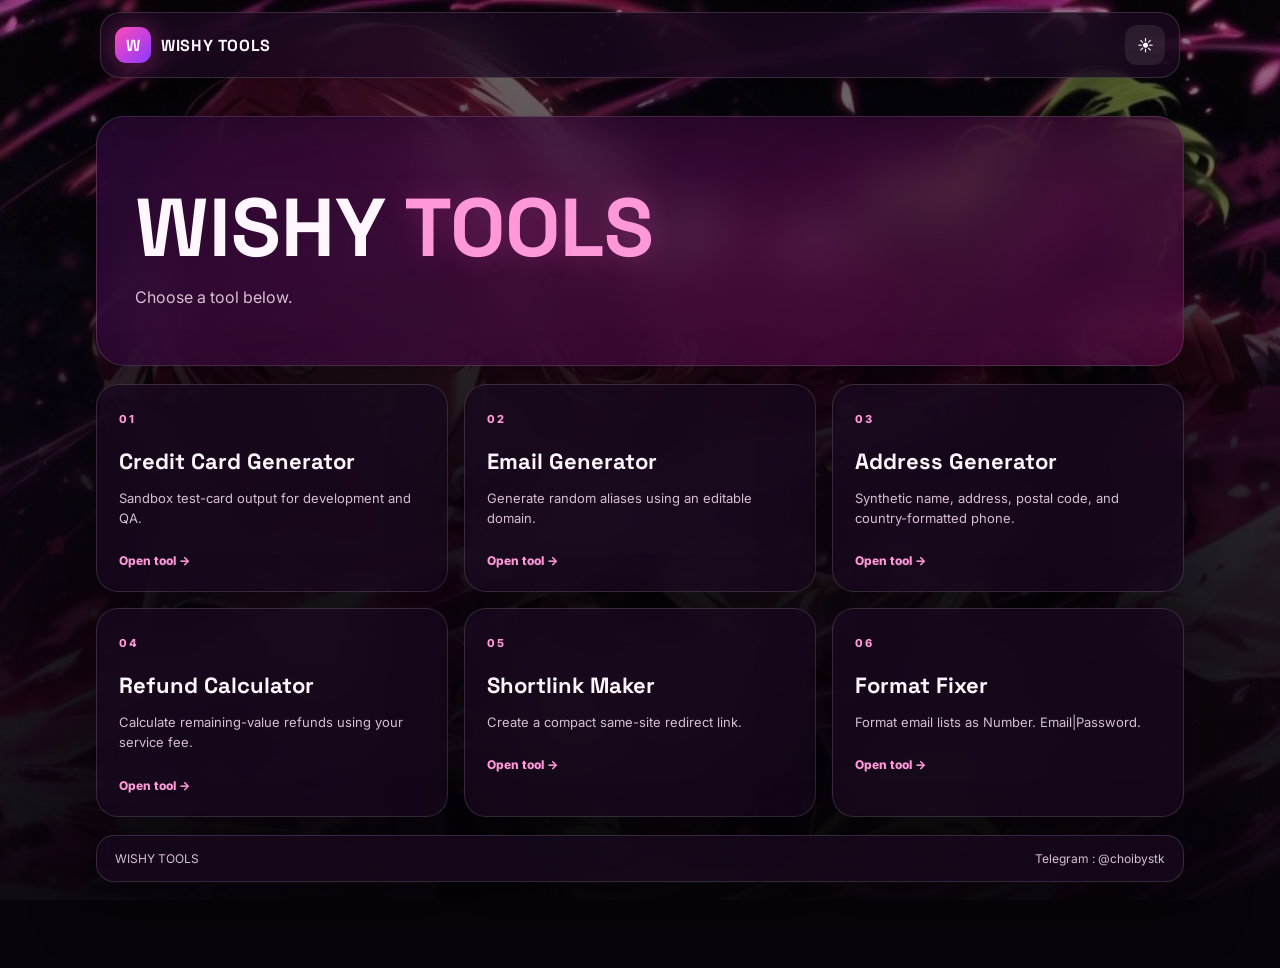
==== commit 2b11ef62: "Update index.html" ====
--- a/index.html
+++ b/index.html
@@ -22,9 +22,8 @@
   <main class="shell home-shell">
     <section class="hero glass">
       <div>
-        <p class="eyebrow">UTILITY COLLECTION</p>
         <h1>WISHY <span>TOOLS</span></h1>
-        <p class="hero-copy">Choose a tool below. Each utility has its own dedicated page.</p>
+        <p class="hero-copy">Choose a tool below. </p>
       </div>
     </section>
 
@@ -35,10 +34,9 @@
       <a class="tool-link glass" href="refund.html"><span class="tool-no">04</span><h2>Refund Calculator</h2><p>Calculate remaining-value refunds using your service fee.</p><span class="open-link">Open tool →</span></a>
       <a class="tool-link glass" href="shortlink.html"><span class="tool-no">05</span><h2>Shortlink Maker</h2><p>Create a compact same-site redirect link.</p><span class="open-link">Open tool →</span></a>
       <a class="tool-link glass" href="formatter.html"><span class="tool-no">06</span><h2>Format Fixer</h2><p>Format email lists as Number. Email|Password.</p><span class="open-link">Open tool →</span></a>
-      <a class="tool-link glass" href="outlook.html"><span class="tool-no">07</span><h2>OUTLOOK INBOX</h2><p>Open Outlook accounts and read inbox messages through your connected API.</p><span class="open-link">Open inbox →</span></a>
     </section>
 
-    <footer class="footer glass"><span>WISHY TOOLS</span><span>GitHub Pages / Netlify ready</span></footer>
+    <footer class="footer glass"><span>WISHY TOOLS</span><span>Telegram : @choibystk</span></footer>
   </main>
   <script src="app.js"></script>
 </body>
--- a/styles.css
+++ b/styles.css
@@ -3,5 +3,8 @@
 /* Credit card generator reference-style layout */
 .card-page{max-width:760px}.cc-panel{border-radius:22px}.cc-head{display:flex;align-items:center;gap:14px;padding:22px 24px}.cc-title-icon{width:42px;height:42px;display:grid;place-items:center;border-radius:12px;background:rgba(183,101,230,.14);color:#ce82f4;font-size:25px;font-weight:700}.cc-head h1{font-size:21px;margin:0 0 4px}.cc-head p{font-size:12px}.cc-body{padding:24px}.bin-label{display:block;margin:0 0 9px;color:var(--text);font-size:13px}.bin-label span{color:var(--muted);font-weight:600}.bin-wrap{position:relative}.bin-wrap input{padding-right:130px;height:48px;font-size:14px}.bin-badge{position:absolute;right:10px;top:50%;transform:translateY(-50%);max-width:116px;white-space:nowrap;overflow:hidden;text-overflow:ellipsis;padding:5px 10px;border-radius:999px;background:rgba(183,101,230,.14);color:var(--pink2);font-size:11px;font-weight:800}.field-message{margin:7px 0 0;color:var(--muted);font-size:10px;line-height:1.45}.field-message.error{color:#ff9cae}.field-message.ok{color:#caf28f}.bin-presets{display:flex;flex-wrap:wrap;gap:7px;margin:14px 0 24px}.bin-chip{border:1px solid var(--line);background:rgba(255,255,255,.045);color:var(--muted);padding:7px 10px;border-radius:999px;font:inherit;font-size:11px;cursor:pointer;transition:.15s}.bin-chip:hover,.bin-chip.active{color:var(--text);border-color:rgba(183,101,230,.5);background:rgba(183,101,230,.12)}.cc-controls{display:grid;grid-template-columns:repeat(4,minmax(0,1fr));gap:12px}.cc-controls label{margin:0;font-size:11px}.cc-controls input,.cc-controls select{height:44px;padding:10px 12px}.cc-generate{margin-top:20px!important;height:46px;font-size:13px}.cc-result-head{display:flex;justify-content:space-between;align-items:center;margin:20px 0 8px;font-size:12px}.text-btn{border:0;background:none;color:var(--pink2);font:inherit;font-size:11px;font-weight:800;cursor:pointer}.cc-output-wrap{position:relative}.cc-output{height:260px;margin:0;padding:18px 74px 18px 16px;line-height:1.65;border-radius:14px;background:rgba(0,0,0,.16)}html[data-theme="light"] .cc-output{background:rgba(255,255,255,.68)}.output-copy{position:absolute;top:10px;right:10px;border:1px solid var(--line);background:rgba(255,255,255,.07);color:var(--text);border-radius:10px;padding:7px 9px;font:inherit;font-size:10px;font-weight:800;cursor:pointer}.cc-footnote{text-align:center;margin:18px 0 0;color:var(--muted);font-size:11px}.cc-panel .tool-head{background:linear-gradient(90deg,rgba(183,101,230,.11),rgba(255,255,255,.015))}
 
-@media(max-width:850px){.topbar{margin:8px;top:8px}.shell{margin-top:22px}.tool-grid{grid-template-columns:1fr 1fr}.row.four{grid-template-columns:1fr 1fr}}
-@media(max-width:620px){.hero{padding:26px;min-height:220px}.tool-grid,.row,.row.four{grid-template-columns:1fr}.tool-body,.tool-head{padding-left:20px;padding-right:20px}.footer{flex-direction:column;gap:5px}.cc-controls{grid-template-columns:1fr 1fr}.bin-wrap input{padding-right:105px}.bin-badge{max-width:95px}}
+/* OUTLOOK INBOX */
+.outlook-page{max-width:1120px}.outlook-panel{border-radius:24px}.outlook-head{display:flex;justify-content:space-between;align-items:center;gap:20px;padding:24px 28px}.outlook-head .eyebrow{margin-bottom:7px}.outlook-head h1{font-size:30px}.outlook-status-wrap{display:flex;align-items:center;gap:8px;color:var(--muted);font-size:11px;white-space:nowrap}.status-dot{width:9px;height:9px;border-radius:50%;background:#ff8ba5;box-shadow:0 0 12px rgba(255,139,165,.5)}.status-dot.online{background:var(--lime);box-shadow:0 0 12px rgba(200,240,128,.6)}.outlook-body{padding:24px 28px 28px}.outlook-toolbar{display:grid;grid-template-columns:minmax(260px,1fr) 120px auto;gap:12px;align-items:end}.outlook-toolbar label{margin:0}.outlook-refresh{height:45px}.outlook-meta-row{display:grid;grid-template-columns:repeat(3,minmax(0,1fr));gap:10px;margin:18px 0}.outlook-meta-row>div{border:1px solid var(--line);border-radius:14px;padding:12px 14px;background:rgba(255,255,255,.04);display:grid;gap:4px}.meta-label{font-size:9px;letter-spacing:.12em;text-transform:uppercase;color:var(--muted);font-weight:800}.outlook-meta-row strong{font-size:12px;overflow:hidden;text-overflow:ellipsis;white-space:nowrap}.outlook-error{margin:10px 0 16px;padding:12px 14px;border-radius:12px;border:1px solid rgba(255,139,165,.3);background:rgba(255,139,165,.08);color:#ffc0cf;font-size:12px;line-height:1.5}.outlook-layout{display:grid;grid-template-columns:minmax(300px,.85fr) minmax(0,1.35fr);gap:14px;min-height:520px}.message-list-panel,.message-view-panel{border:1px solid var(--line);border-radius:16px;background:rgba(0,0,0,.13);overflow:hidden}.panel-mini-head{height:48px;padding:0 14px;display:flex;align-items:center;justify-content:space-between;border-bottom:1px solid var(--line);font-size:12px}.panel-mini-head span{font-size:10px;color:var(--muted)}.message-list{max-height:610px;overflow:auto}.message-item{display:block;width:100%;text-align:left;border:0;border-bottom:1px solid var(--line);background:transparent;color:var(--text);padding:14px;cursor:pointer;font:inherit}.message-item:hover,.message-item.active{background:rgba(183,101,230,.1)}.message-item-top{display:flex;justify-content:space-between;gap:12px;align-items:center}.message-item-top strong{font-size:11px;overflow:hidden;text-overflow:ellipsis;white-space:nowrap}.message-item-top span{font-size:9px;color:var(--muted);white-space:nowrap}.message-subject{font-size:12px;font-weight:700;margin-top:6px;overflow:hidden;text-overflow:ellipsis;white-space:nowrap}.message-preview{font-size:10px;color:var(--muted);margin-top:5px;overflow:hidden;text-overflow:ellipsis;white-space:nowrap}.message-view-panel{padding:0;min-width:0}.message-view{height:100%;padding:22px;overflow:auto}.message-view h2{font-family:"Space Grotesk",sans-serif;font-size:22px;margin:0 0 10px}.message-meta{display:flex;justify-content:space-between;gap:16px;padding-bottom:14px;margin-bottom:16px;border-bottom:1px solid var(--line);font-size:10px;color:var(--muted)}.message-body{margin:0;white-space:pre-wrap;word-break:break-word;font:inherit;font-size:12px;line-height:1.7;color:var(--text)}.empty-state{display:grid;place-items:center;min-height:150px;padding:24px;text-align:center;color:var(--muted);font-size:12px}.outlook-note{margin-bottom:0}
+
+@media(max-width:850px){.topbar{margin:8px;top:8px}.shell{margin-top:22px}.tool-grid{grid-template-columns:1fr 1fr}.row.four{grid-template-columns:1fr 1fr}.outlook-layout{grid-template-columns:1fr}.message-list-panel{max-height:420px}.outlook-toolbar{grid-template-columns:1fr 110px}.outlook-refresh{grid-column:1/-1}.outlook-head{align-items:flex-start}.outlook-status-wrap{margin-top:8px}}
+@media(max-width:620px){.hero{padding:26px;min-height:220px}.tool-grid,.row,.row.four{grid-template-columns:1fr}.tool-body,.tool-head{padding-left:20px;padding-right:20px}.footer{flex-direction:column;gap:5px}.cc-controls{grid-template-columns:1fr 1fr}.bin-wrap input{padding-right:105px}.bin-badge{max-width:95px}.outlook-head{flex-direction:column}.outlook-toolbar{grid-template-columns:1fr}.outlook-refresh{grid-column:auto}.outlook-meta-row{grid-template-columns:1fr}.message-meta{flex-direction:column;gap:5px}}
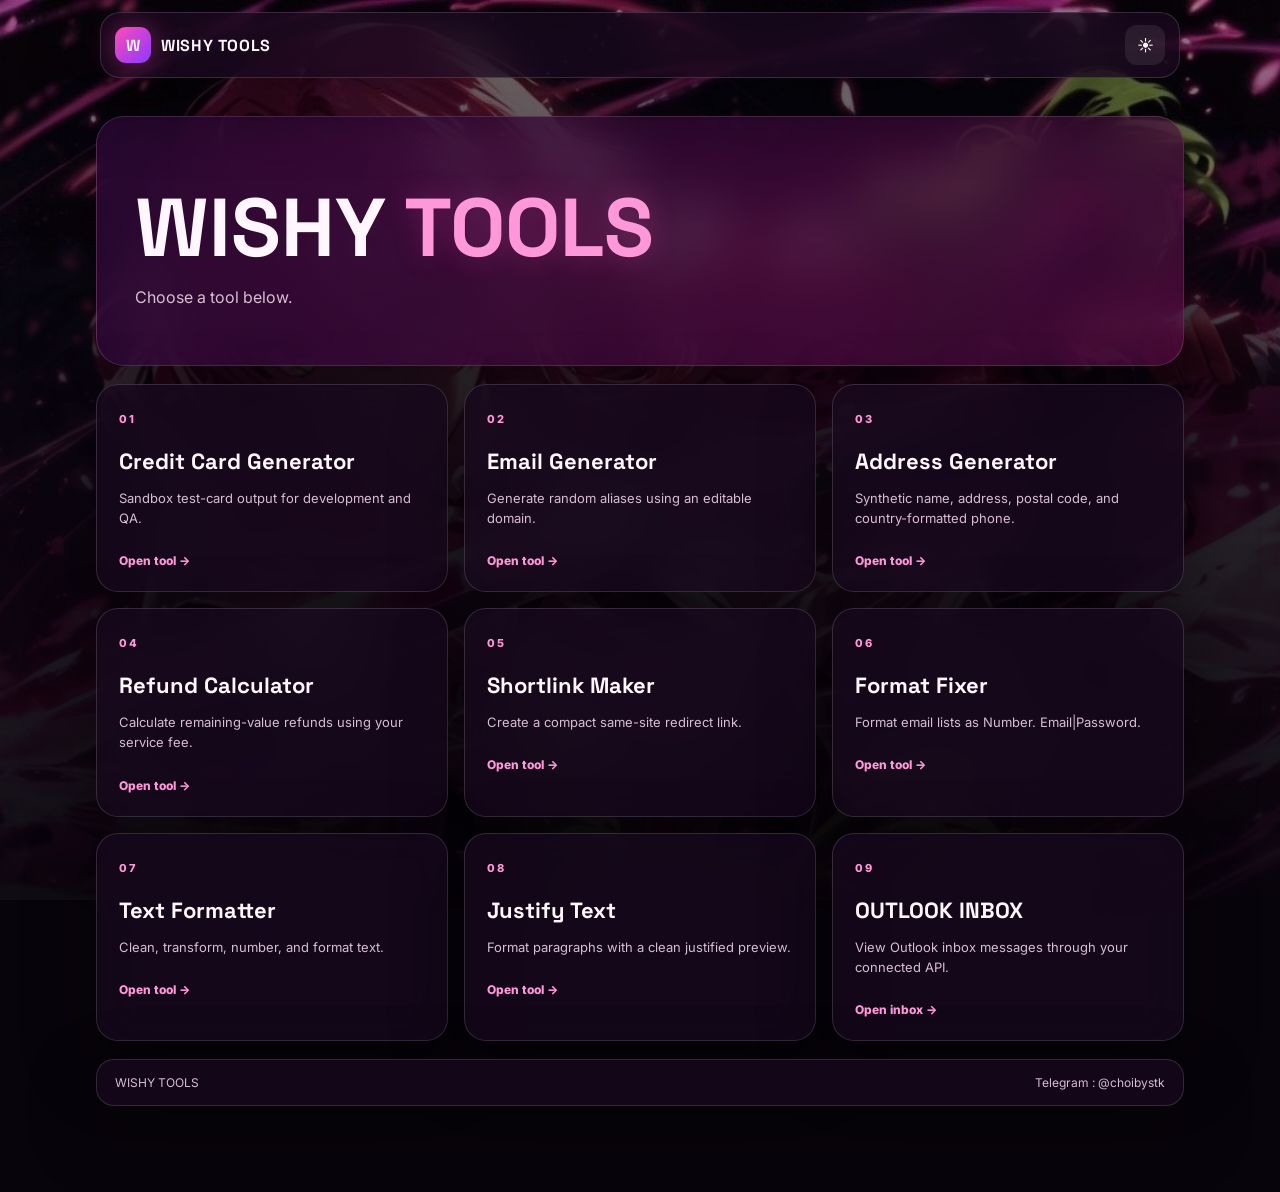
==== commit 558dbd08: "Add Outlook, Text Formatter and Justify Text tools" ====
--- a/index.html
+++ b/index.html
@@ -1,43 +1 @@
-<!doctype html>
-<html lang="en" data-theme="dark">
-<head>
-  <meta charset="utf-8">
-  <meta name="viewport" content="width=device-width,initial-scale=1">
-  <meta name="description" content="Wishy Tools — a themed collection of testing and utility tools.">
-  <title>WISHY TOOLS</title>
-  <link rel="preconnect" href="https://fonts.googleapis.com">
-  <link rel="preconnect" href="https://fonts.gstatic.com" crossorigin>
-  <link href="https://fonts.googleapis.com/css2?family=Inter:wght@400;500;600;700;800&family=Space+Grotesk:wght@500;600;700&display=swap" rel="stylesheet">
-  <link rel="stylesheet" href="styles.css">
-</head>
-<body>
-  <div class="bg" aria-hidden="true"></div>
-  <div class="overlay" aria-hidden="true"></div>
-
-  <header class="topbar glass">
-    <a class="brand" href="index.html"><span class="brand-mark">W</span><span>WISHY TOOLS</span></a>
-    <button id="themeToggle" class="icon-btn" type="button" aria-label="Toggle light/dark mode">☾</button>
-  </header>
-
-  <main class="shell home-shell">
-    <section class="hero glass">
-      <div>
-        <h1>WISHY <span>TOOLS</span></h1>
-        <p class="hero-copy">Choose a tool below. </p>
-      </div>
-    </section>
-
-    <section class="tool-grid" aria-label="Wishy Tools">
-      <a class="tool-link glass" href="cards.html"><span class="tool-no">01</span><h2>Credit Card Generator</h2><p>Sandbox test-card output for development and QA.</p><span class="open-link">Open tool →</span></a>
-      <a class="tool-link glass" href="email.html"><span class="tool-no">02</span><h2>Email Generator</h2><p>Generate random aliases using an editable domain.</p><span class="open-link">Open tool →</span></a>
-      <a class="tool-link glass" href="address.html"><span class="tool-no">03</span><h2>Address Generator</h2><p>Synthetic name, address, postal code, and country-formatted phone.</p><span class="open-link">Open tool →</span></a>
-      <a class="tool-link glass" href="refund.html"><span class="tool-no">04</span><h2>Refund Calculator</h2><p>Calculate remaining-value refunds using your service fee.</p><span class="open-link">Open tool →</span></a>
-      <a class="tool-link glass" href="shortlink.html"><span class="tool-no">05</span><h2>Shortlink Maker</h2><p>Create a compact same-site redirect link.</p><span class="open-link">Open tool →</span></a>
-      <a class="tool-link glass" href="formatter.html"><span class="tool-no">06</span><h2>Format Fixer</h2><p>Format email lists as Number. Email|Password.</p><span class="open-link">Open tool →</span></a>
-    </section>
-
-    <footer class="footer glass"><span>WISHY TOOLS</span><span>Telegram : @choibystk</span></footer>
-  </main>
-  <script src="app.js"></script>
-</body>
-</html>
+<!doctype html><html lang="en" data-theme="dark"><head><meta charset="utf-8"><meta name="viewport" content="width=device-width,initial-scale=1"><meta name="description" content="Wishy Tools — a themed collection of testing and utility tools."><title>WISHY TOOLS</title><link rel="preconnect" href="https://fonts.googleapis.com"><link rel="preconnect" href="https://fonts.gstatic.com" crossorigin><link href="https://fonts.googleapis.com/css2?family=Inter:wght@400;500;600;700;800&family=Space+Grotesk:wght@500;600;700&display=swap" rel="stylesheet"><link rel="stylesheet" href="styles.css"></head><body><div class="bg"></div><div class="overlay"></div><header class="topbar glass"><a class="brand" href="index.html"><span class="brand-mark">W</span><span>WISHY TOOLS</span></a><button id="themeToggle" class="icon-btn" type="button">☾</button></header><main class="shell home-shell"><section class="hero glass"><div><h1>WISHY <span>TOOLS</span></h1><p class="hero-copy">Choose a tool below.</p></div></section><section class="tool-grid" aria-label="Wishy Tools"><a class="tool-link glass" href="cards.html"><span class="tool-no">01</span><h2>Credit Card Generator</h2><p>Sandbox test-card output for development and QA.</p><span class="open-link">Open tool →</span></a><a class="tool-link glass" href="email.html"><span class="tool-no">02</span><h2>Email Generator</h2><p>Generate random aliases using an editable domain.</p><span class="open-link">Open tool →</span></a><a class="tool-link glass" href="address.html"><span class="tool-no">03</span><h2>Address Generator</h2><p>Synthetic name, address, postal code, and country-formatted phone.</p><span class="open-link">Open tool →</span></a><a class="tool-link glass" href="refund.html"><span class="tool-no">04</span><h2>Refund Calculator</h2><p>Calculate remaining-value refunds using your service fee.</p><span class="open-link">Open tool →</span></a><a class="tool-link glass" href="shortlink.html"><span class="tool-no">05</span><h2>Shortlink Maker</h2><p>Create a compact same-site redirect link.</p><span class="open-link">Open tool →</span></a><a class="tool-link glass" href="formatter.html"><span class="tool-no">06</span><h2>Format Fixer</h2><p>Format email lists as Number. Email|Password.</p><span class="open-link">Open tool →</span></a><a class="tool-link glass" href="text-formatter.html"><span class="tool-no">07</span><h2>Text Formatter</h2><p>Clean, transform, number, and format text.</p><span class="open-link">Open tool →</span></a><a class="tool-link glass" href="justify.html"><span class="tool-no">08</span><h2>Justify Text</h2><p>Format paragraphs with a clean justified preview.</p><span class="open-link">Open tool →</span></a><a class="tool-link glass" href="outlook.html"><span class="tool-no">09</span><h2>OUTLOOK INBOX</h2><p>View Outlook inbox messages through your connected API.</p><span class="open-link">Open inbox →</span></a></section><footer class="footer glass"><span>WISHY TOOLS</span><span>Telegram : @choibystk</span></footer></main><script src="app.js"></script></body></html>
--- a/styles.css
+++ b/styles.css
@@ -3,8 +3,5 @@
 /* Credit card generator reference-style layout */
 .card-page{max-width:760px}.cc-panel{border-radius:22px}.cc-head{display:flex;align-items:center;gap:14px;padding:22px 24px}.cc-title-icon{width:42px;height:42px;display:grid;place-items:center;border-radius:12px;background:rgba(183,101,230,.14);color:#ce82f4;font-size:25px;font-weight:700}.cc-head h1{font-size:21px;margin:0 0 4px}.cc-head p{font-size:12px}.cc-body{padding:24px}.bin-label{display:block;margin:0 0 9px;color:var(--text);font-size:13px}.bin-label span{color:var(--muted);font-weight:600}.bin-wrap{position:relative}.bin-wrap input{padding-right:130px;height:48px;font-size:14px}.bin-badge{position:absolute;right:10px;top:50%;transform:translateY(-50%);max-width:116px;white-space:nowrap;overflow:hidden;text-overflow:ellipsis;padding:5px 10px;border-radius:999px;background:rgba(183,101,230,.14);color:var(--pink2);font-size:11px;font-weight:800}.field-message{margin:7px 0 0;color:var(--muted);font-size:10px;line-height:1.45}.field-message.error{color:#ff9cae}.field-message.ok{color:#caf28f}.bin-presets{display:flex;flex-wrap:wrap;gap:7px;margin:14px 0 24px}.bin-chip{border:1px solid var(--line);background:rgba(255,255,255,.045);color:var(--muted);padding:7px 10px;border-radius:999px;font:inherit;font-size:11px;cursor:pointer;transition:.15s}.bin-chip:hover,.bin-chip.active{color:var(--text);border-color:rgba(183,101,230,.5);background:rgba(183,101,230,.12)}.cc-controls{display:grid;grid-template-columns:repeat(4,minmax(0,1fr));gap:12px}.cc-controls label{margin:0;font-size:11px}.cc-controls input,.cc-controls select{height:44px;padding:10px 12px}.cc-generate{margin-top:20px!important;height:46px;font-size:13px}.cc-result-head{display:flex;justify-content:space-between;align-items:center;margin:20px 0 8px;font-size:12px}.text-btn{border:0;background:none;color:var(--pink2);font:inherit;font-size:11px;font-weight:800;cursor:pointer}.cc-output-wrap{position:relative}.cc-output{height:260px;margin:0;padding:18px 74px 18px 16px;line-height:1.65;border-radius:14px;background:rgba(0,0,0,.16)}html[data-theme="light"] .cc-output{background:rgba(255,255,255,.68)}.output-copy{position:absolute;top:10px;right:10px;border:1px solid var(--line);background:rgba(255,255,255,.07);color:var(--text);border-radius:10px;padding:7px 9px;font:inherit;font-size:10px;font-weight:800;cursor:pointer}.cc-footnote{text-align:center;margin:18px 0 0;color:var(--muted);font-size:11px}.cc-panel .tool-head{background:linear-gradient(90deg,rgba(183,101,230,.11),rgba(255,255,255,.015))}
 
-/* OUTLOOK INBOX */
-.outlook-page{max-width:1120px}.outlook-panel{border-radius:24px}.outlook-head{display:flex;justify-content:space-between;align-items:center;gap:20px;padding:24px 28px}.outlook-head .eyebrow{margin-bottom:7px}.outlook-head h1{font-size:30px}.outlook-status-wrap{display:flex;align-items:center;gap:8px;color:var(--muted);font-size:11px;white-space:nowrap}.status-dot{width:9px;height:9px;border-radius:50%;background:#ff8ba5;box-shadow:0 0 12px rgba(255,139,165,.5)}.status-dot.online{background:var(--lime);box-shadow:0 0 12px rgba(200,240,128,.6)}.outlook-body{padding:24px 28px 28px}.outlook-toolbar{display:grid;grid-template-columns:minmax(260px,1fr) 120px auto;gap:12px;align-items:end}.outlook-toolbar label{margin:0}.outlook-refresh{height:45px}.outlook-meta-row{display:grid;grid-template-columns:repeat(3,minmax(0,1fr));gap:10px;margin:18px 0}.outlook-meta-row>div{border:1px solid var(--line);border-radius:14px;padding:12px 14px;background:rgba(255,255,255,.04);display:grid;gap:4px}.meta-label{font-size:9px;letter-spacing:.12em;text-transform:uppercase;color:var(--muted);font-weight:800}.outlook-meta-row strong{font-size:12px;overflow:hidden;text-overflow:ellipsis;white-space:nowrap}.outlook-error{margin:10px 0 16px;padding:12px 14px;border-radius:12px;border:1px solid rgba(255,139,165,.3);background:rgba(255,139,165,.08);color:#ffc0cf;font-size:12px;line-height:1.5}.outlook-layout{display:grid;grid-template-columns:minmax(300px,.85fr) minmax(0,1.35fr);gap:14px;min-height:520px}.message-list-panel,.message-view-panel{border:1px solid var(--line);border-radius:16px;background:rgba(0,0,0,.13);overflow:hidden}.panel-mini-head{height:48px;padding:0 14px;display:flex;align-items:center;justify-content:space-between;border-bottom:1px solid var(--line);font-size:12px}.panel-mini-head span{font-size:10px;color:var(--muted)}.message-list{max-height:610px;overflow:auto}.message-item{display:block;width:100%;text-align:left;border:0;border-bottom:1px solid var(--line);background:transparent;color:var(--text);padding:14px;cursor:pointer;font:inherit}.message-item:hover,.message-item.active{background:rgba(183,101,230,.1)}.message-item-top{display:flex;justify-content:space-between;gap:12px;align-items:center}.message-item-top strong{font-size:11px;overflow:hidden;text-overflow:ellipsis;white-space:nowrap}.message-item-top span{font-size:9px;color:var(--muted);white-space:nowrap}.message-subject{font-size:12px;font-weight:700;margin-top:6px;overflow:hidden;text-overflow:ellipsis;white-space:nowrap}.message-preview{font-size:10px;color:var(--muted);margin-top:5px;overflow:hidden;text-overflow:ellipsis;white-space:nowrap}.message-view-panel{padding:0;min-width:0}.message-view{height:100%;padding:22px;overflow:auto}.message-view h2{font-family:"Space Grotesk",sans-serif;font-size:22px;margin:0 0 10px}.message-meta{display:flex;justify-content:space-between;gap:16px;padding-bottom:14px;margin-bottom:16px;border-bottom:1px solid var(--line);font-size:10px;color:var(--muted)}.message-body{margin:0;white-space:pre-wrap;word-break:break-word;font:inherit;font-size:12px;line-height:1.7;color:var(--text)}.empty-state{display:grid;place-items:center;min-height:150px;padding:24px;text-align:center;color:var(--muted);font-size:12px}.outlook-note{margin-bottom:0}
-
-@media(max-width:850px){.topbar{margin:8px;top:8px}.shell{margin-top:22px}.tool-grid{grid-template-columns:1fr 1fr}.row.four{grid-template-columns:1fr 1fr}.outlook-layout{grid-template-columns:1fr}.message-list-panel{max-height:420px}.outlook-toolbar{grid-template-columns:1fr 110px}.outlook-refresh{grid-column:1/-1}.outlook-head{align-items:flex-start}.outlook-status-wrap{margin-top:8px}}
-@media(max-width:620px){.hero{padding:26px;min-height:220px}.tool-grid,.row,.row.four{grid-template-columns:1fr}.tool-body,.tool-head{padding-left:20px;padding-right:20px}.footer{flex-direction:column;gap:5px}.cc-controls{grid-template-columns:1fr 1fr}.bin-wrap input{padding-right:105px}.bin-badge{max-width:95px}.outlook-head{flex-direction:column}.outlook-toolbar{grid-template-columns:1fr}.outlook-refresh{grid-column:auto}.outlook-meta-row{grid-template-columns:1fr}.message-meta{flex-direction:column;gap:5px}}
+@media(max-width:850px){.topbar{margin:8px;top:8px}.shell{margin-top:22px}.tool-grid{grid-template-columns:1fr 1fr}.row.four{grid-template-columns:1fr 1fr}}
+@media(max-width:620px){.hero{padding:26px;min-height:220px}.tool-grid,.row,.row.four{grid-template-columns:1fr}.tool-body,.tool-head{padding-left:20px;padding-right:20px}.footer{flex-direction:column;gap:5px}.cc-controls{grid-template-columns:1fr 1fr}.bin-wrap input{padding-right:105px}.bin-badge{max-width:95px}}
